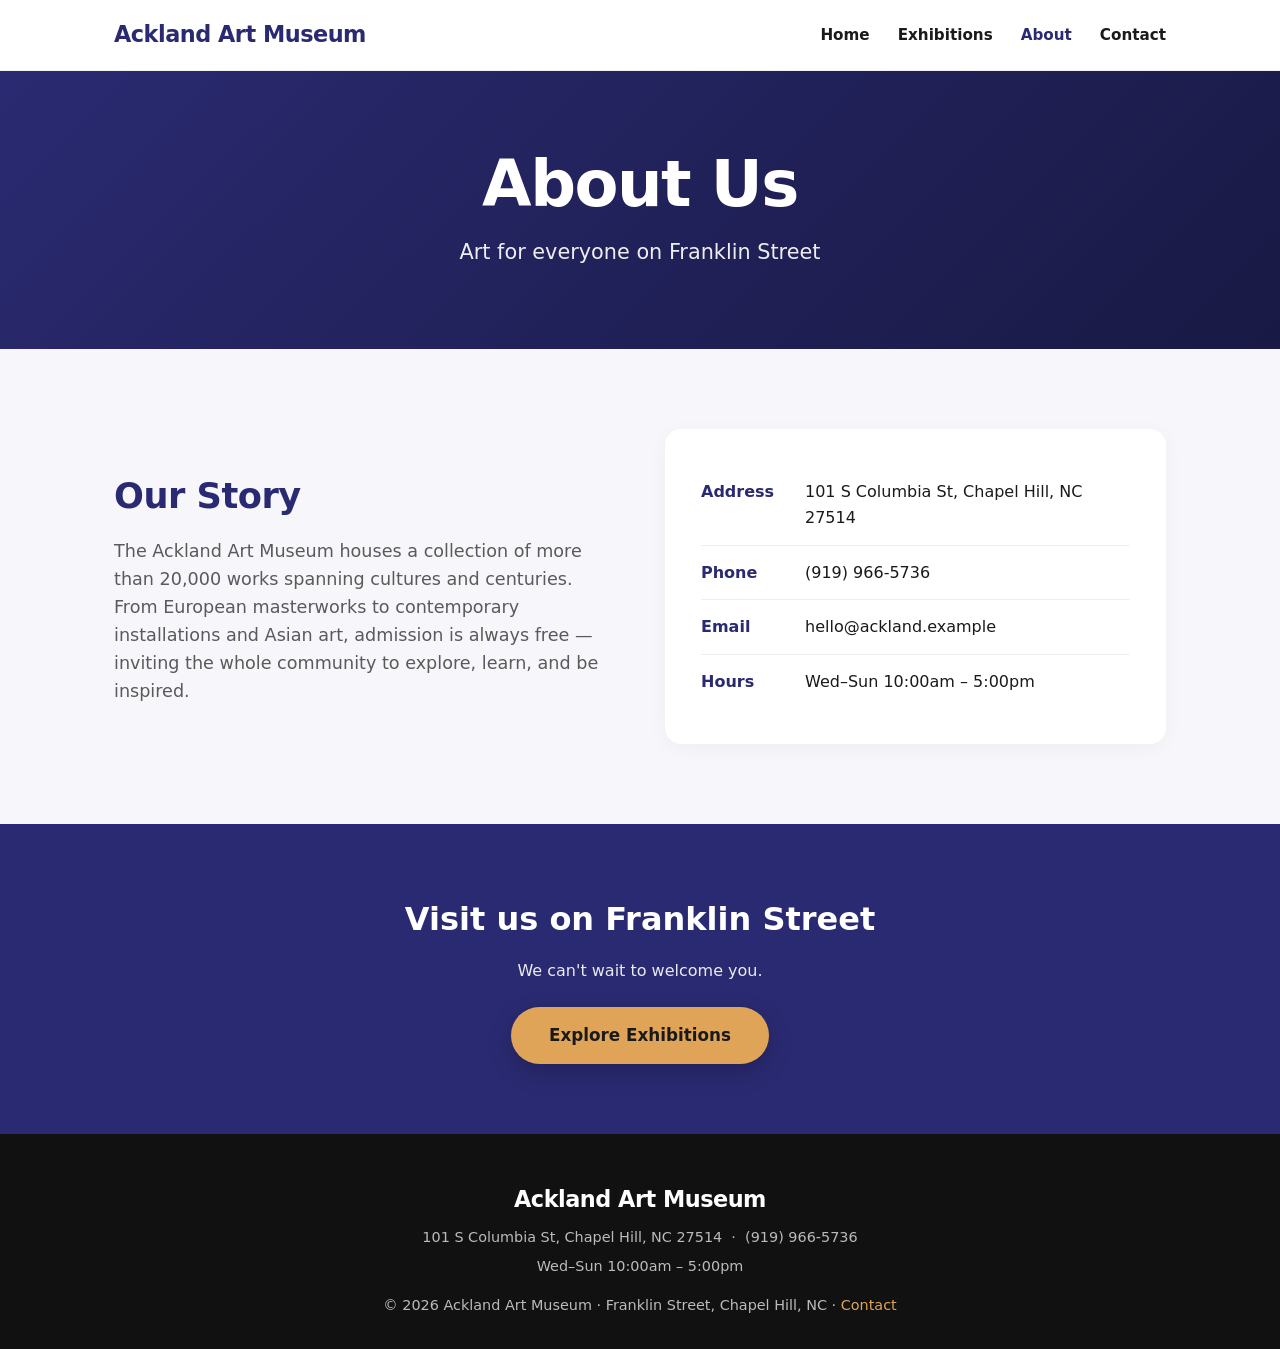
==== about.html @ b116b952 "Initial commit: ackland-art-museum website" ====
<!DOCTYPE html><html lang="en"><head>
<meta charset="utf-8"><meta name="viewport" content="width=device-width,initial-scale=1">
<title>About · Ackland Art Museum</title>
<meta name="description" content="Art for everyone on Franklin Street — Ackland Art Museum on Franklin Street, Chapel Hill.">
<link rel="stylesheet" href="styles.css"></head><body>
<header class="nav"><div class="container nav-inner">
<a href="index.html" class="brand">Ackland Art Museum</a>
<nav><ul class="nav-links"><li><a href="index.html" class="">Home</a></li><li><a href="menu.html" class="">Exhibitions</a></li><li><a href="about.html" class="active">About</a></li><li><a href="contact.html" class="">Contact</a></li></ul></nav></div></header>
<section class="hero" style="padding:80px 0"><div class="container">
<h1>About Us</h1><p>Art for everyone on Franklin Street</p></div></section>
<section class="section"><div class="container split">
<div><h2>Our Story</h2><p style="color:var(--muted);font-size:1.1rem">The Ackland Art Museum houses a collection of more than 20,000 works spanning cultures and centuries. From European masterworks to contemporary installations and Asian art, admission is always free — inviting the whole community to explore, learn, and be inspired.</p></div>
<div class="box">
<div class="info-row"><span class="k">Address</span><span>101 S Columbia St, Chapel Hill, NC 27514</span></div>
<div class="info-row"><span class="k">Phone</span><span>(919) 966-5736</span></div>
<div class="info-row"><span class="k">Email</span><span>hello@ackland.example</span></div>
<div class="info-row"><span class="k">Hours</span><span>Wed–Sun 10:00am – 5:00pm</span></div>
</div></div></section>
<section class="cta"><div class="container"><h2>Visit us on Franklin Street</h2>
<p>We can't wait to welcome you.</p>
<a class="btn" href="menu.html" style="margin-top:24px">Explore Exhibitions</a></div></section>
<footer><div class="container">
<div class="brand">Ackland Art Museum</div>
<p>101 S Columbia St, Chapel Hill, NC 27514 &nbsp;·&nbsp; (919) 966-5736</p>
<p style="margin-top:6px">Wed–Sun 10:00am – 5:00pm</p>
<p style="margin-top:16px">&copy; 2026 Ackland Art Museum · Franklin Street, Chapel Hill, NC · <a href="contact.html">Contact</a></p>
</div></footer>
</body></html>
---- styles.css ----
:root{--primary:#2a2a72;--accent:#e0a458;--bg:#f7f7fb;--ink:#1a1a1a;--muted:#5a5a5a;--card:#ffffff}
*{margin:0;padding:0;box-sizing:border-box}
html{scroll-behavior:smooth}
body{font-family:'Segoe UI',system-ui,-apple-system,sans-serif;color:var(--ink);background:var(--bg);line-height:1.6}
a{color:var(--primary);text-decoration:none}
.container{max-width:1100px;margin:0 auto;padding:0 24px}
header.nav{position:sticky;top:0;z-index:50;background:rgba(255,255,255,.92);backdrop-filter:blur(10px);border-bottom:1px solid #0000000d}
.nav-inner{display:flex;align-items:center;justify-content:space-between;height:70px}
.brand{font-size:1.4rem;font-weight:800;color:var(--primary);letter-spacing:-.5px}
.nav-links{display:flex;gap:28px;list-style:none}
.nav-links a{color:var(--ink);font-weight:600;font-size:.95rem;transition:color .2s}
.nav-links a:hover,.nav-links a.active{color:var(--primary)}
.hero{background:linear-gradient(135deg,var(--primary),color-mix(in srgb,var(--primary) 60%,#000));color:#fff;padding:110px 0;text-align:center}
.hero h1{font-size:clamp(2.2rem,6vw,4rem);font-weight:800;letter-spacing:-1.5px;line-height:1.05}
.hero p{font-size:1.3rem;margin-top:18px;opacity:.92;max-width:640px;margin-left:auto;margin-right:auto}
.btn{display:inline-block;margin-top:34px;background:var(--accent);color:#1a1a1a;padding:15px 38px;border-radius:50px;font-weight:700;font-size:1.05rem;transition:transform .15s,box-shadow .15s;box-shadow:0 8px 24px #0003}
.btn:hover{transform:translateY(-2px);box-shadow:0 12px 30px #0004}
.section{padding:80px 0}
.section h2{font-size:2.2rem;font-weight:800;color:var(--primary);margin-bottom:12px;letter-spacing:-.5px}
.section .lead{color:var(--muted);font-size:1.1rem;max-width:680px;margin-bottom:44px}
.grid{display:grid;grid-template-columns:repeat(auto-fit,minmax(260px,1fr));gap:24px}
.card{background:var(--card);border-radius:16px;padding:28px;box-shadow:0 4px 20px #0000000a;border:1px solid #00000008;transition:transform .18s,box-shadow .18s}
.card:hover{transform:translateY(-4px);box-shadow:0 14px 34px #00000014}
.card h3{color:var(--primary);font-size:1.15rem;margin-bottom:6px}
.card .price{float:right;background:var(--accent);color:#1a1a1a;font-weight:700;padding:2px 12px;border-radius:20px;font-size:.85rem}
.card p{color:var(--muted);font-size:.95rem}
.feature{text-align:center;padding:20px}
.feature .ico{width:64px;height:64px;border-radius:50%;background:color-mix(in srgb,var(--accent) 35%,#fff);display:flex;align-items:center;justify-content:center;font-size:1.8rem;margin:0 auto 16px}
.feature h3{color:var(--primary);margin-bottom:8px}
.feature p{color:var(--muted);font-size:.95rem}
.split{display:grid;grid-template-columns:1fr 1fr;gap:50px;align-items:center}
.split .box{background:var(--card);border-radius:16px;padding:36px;box-shadow:0 4px 20px #0000000a}
.info-row{display:flex;gap:14px;padding:14px 0;border-bottom:1px solid #00000010}
.info-row:last-child{border:none}
.info-row .k{font-weight:700;color:var(--primary);min-width:90px}
.cta{background:var(--primary);color:#fff;text-align:center;padding:70px 0}
.cta h2{color:#fff;font-size:2rem}
.cta p{opacity:.9;margin:12px 0 0}
form{display:grid;gap:16px}
form input,form textarea{padding:14px;border:1px solid #ccc;border-radius:10px;font-size:1rem;font-family:inherit}
form button{background:var(--primary);color:#fff;border:none;padding:15px;border-radius:10px;font-weight:700;font-size:1rem;cursor:pointer;transition:opacity .2s}
form button:hover{opacity:.9}
footer{background:#111;color:#bbb;padding:48px 0 32px;text-align:center;font-size:.9rem}
footer .brand{color:#fff;margin-bottom:8px}
footer a{color:var(--accent)}
@media(max-width:760px){.nav-links{gap:16px;font-size:.85rem}.split{grid-template-columns:1fr}.hero{padding:80px 0}}
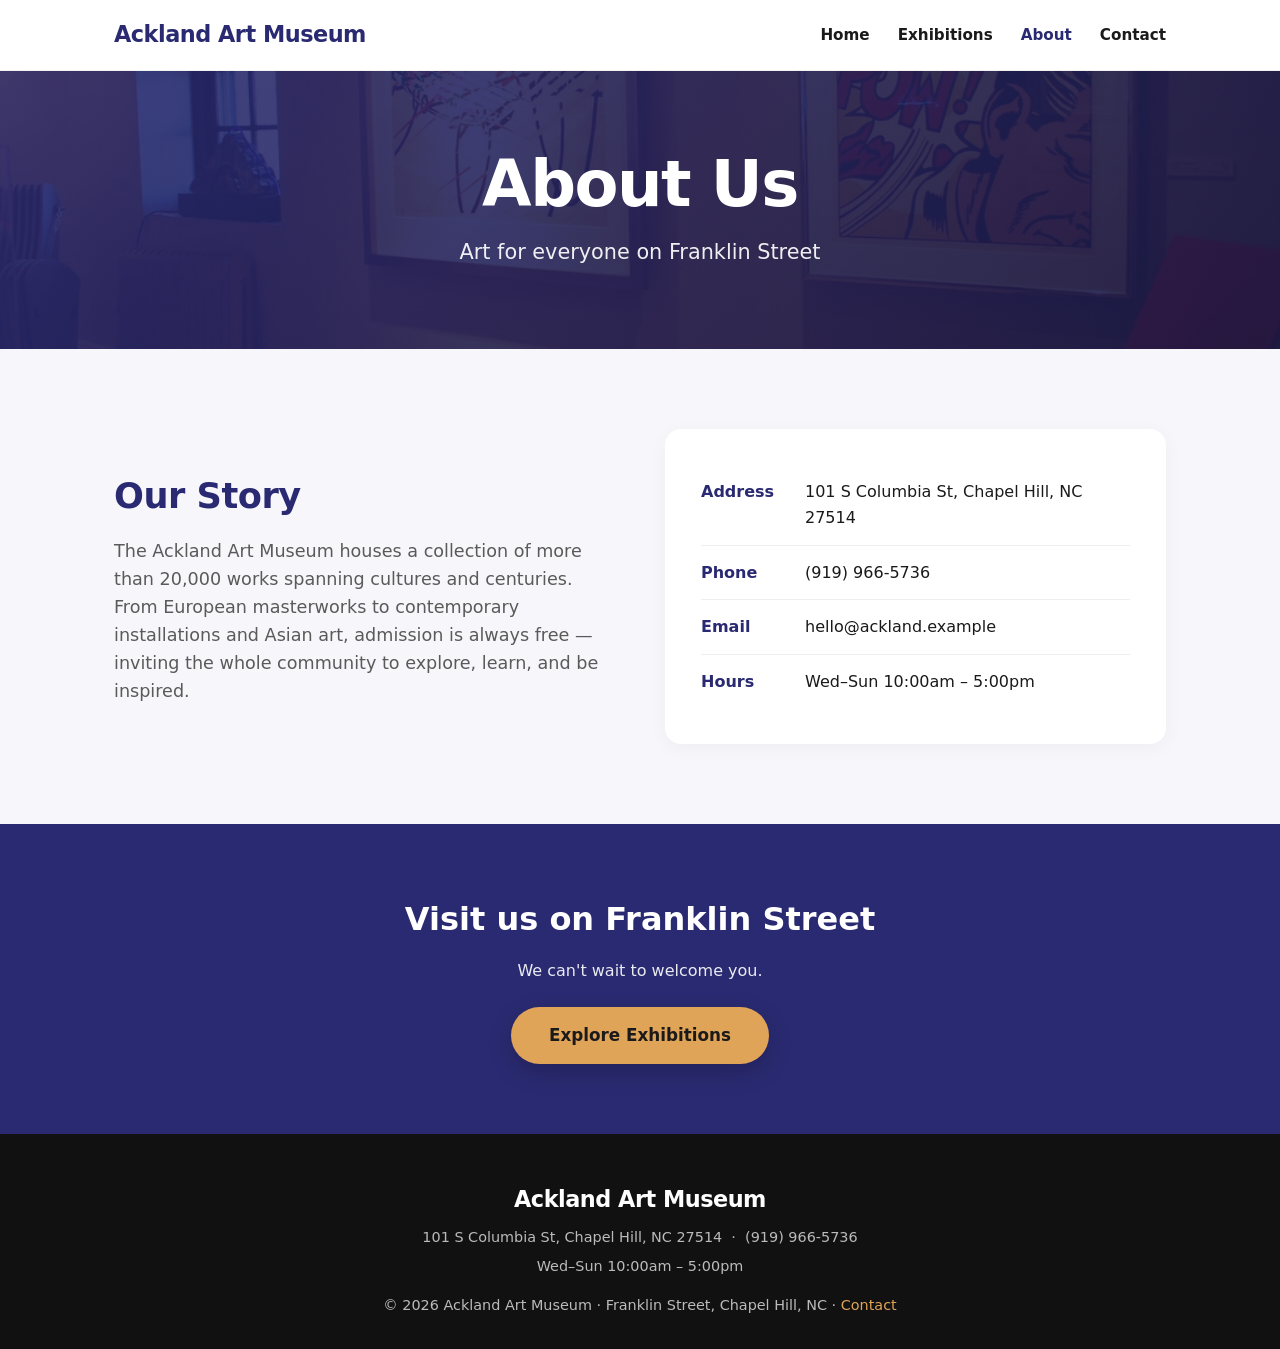
==== commit 771d7db1: "Add real images + revenue integrations (ordering/reservations/booking/tickets, maps)" ====
--- a/about.html
+++ b/about.html
@@ -1,12 +1,13 @@
-<!DOCTYPE html><html lang="en"><head>
-<meta charset="utf-8"><meta name="viewport" content="width=device-width,initial-scale=1">
+<!DOCTYPE html>
+<html lang="en"><head>
+<meta charset="utf-8"/><meta content="width=device-width,initial-scale=1" name="viewport"/>
 <title>About · Ackland Art Museum</title>
-<meta name="description" content="Art for everyone on Franklin Street — Ackland Art Museum on Franklin Street, Chapel Hill.">
-<link rel="stylesheet" href="styles.css"></head><body>
+<meta content="Art for everyone on Franklin Street — Ackland Art Museum on Franklin Street, Chapel Hill." name="description"/>
+<link href="styles.css" rel="stylesheet"/></head><body>
 <header class="nav"><div class="container nav-inner">
-<a href="index.html" class="brand">Ackland Art Museum</a>
-<nav><ul class="nav-links"><li><a href="index.html" class="">Home</a></li><li><a href="menu.html" class="">Exhibitions</a></li><li><a href="about.html" class="active">About</a></li><li><a href="contact.html" class="">Contact</a></li></ul></nav></div></header>
-<section class="hero" style="padding:80px 0"><div class="container">
+<a class="brand" href="index.html">Ackland Art Museum</a>
+<nav><ul class="nav-links"><li><a class="" href="index.html">Home</a></li><li><a class="" href="menu.html">Exhibitions</a></li><li><a class="active" href="about.html">About</a></li><li><a class="" href="contact.html">Contact</a></li></ul></nav></div></header>
+<section class="hero has-photo" style="padding:80px 0;--hero-img:url('images/img0.jpg')"><div class="container">
 <h1>About Us</h1><p>Art for everyone on Franklin Street</p></div></section>
 <section class="section"><div class="container split">
 <div><h2>Our Story</h2><p style="color:var(--muted);font-size:1.1rem">The Ackland Art Museum houses a collection of more than 20,000 works spanning cultures and centuries. From European masterworks to contemporary installations and Asian art, admission is always free — inviting the whole community to explore, learn, and be inspired.</p></div>
@@ -21,8 +22,43 @@
 <a class="btn" href="menu.html" style="margin-top:24px">Explore Exhibitions</a></div></section>
 <footer><div class="container">
 <div class="brand">Ackland Art Museum</div>
-<p>101 S Columbia St, Chapel Hill, NC 27514 &nbsp;·&nbsp; (919) 966-5736</p>
+<p>101 S Columbia St, Chapel Hill, NC 27514  ·  (919) 966-5736</p>
 <p style="margin-top:6px">Wed–Sun 10:00am – 5:00pm</p>
-<p style="margin-top:16px">&copy; 2026 Ackland Art Museum · Franklin Street, Chapel Hill, NC · <a href="contact.html">Contact</a></p>
+<p style="margin-top:16px">© 2026 Ackland Art Museum · Franklin Street, Chapel Hill, NC · <a href="contact.html">Contact</a></p>
 </div></footer>
-</body></html>+
+<div class="modal-bg" id="tickets"><div class="modal" id="tickets-body">
+<span class="close" onclick="closeModal('tickets')">×</span>
+<h3>Plan Your Visit</h3><p style="color:var(--muted);font-size:.9rem;margin-bottom:16px">General admission is always free — reserve a spot for guided tours &amp; events.</p>
+<div class="field"><label>Name</label><input required=""/></div>
+<div class="field"><label>Visit date</label><input type="date"/></div>
+<div class="field"><label>Experience</label><select><option>General Admission (Free)</option><option>Guided Tour</option><option>Art After Dark</option><option>Family Workshop</option></select></div>
+<div class="field"><label>Guests</label><select><option>1</option><option>2</option><option>3</option><option>4+</option></select></div>
+<button class="btn" onclick="submitForm('tickets-body','Visit reserved! 🎉')" style="width:100%">Reserve Visit</button>
+<p class="note">Demo form. Connect Eventbrite or a ticketing provider to sell paid tickets.</p>
+</div></div>
+<script>
+const MENU = [{"name": "Permanent Collection", "price": "Free"}, {"name": "Contemporary Gallery", "price": "Free"}, {"name": "Asian Art Wing", "price": "Free"}, {"name": "Guided Tours", "price": "Free"}, {"name": "Art After Dark", "price": "Free"}, {"name": "Family Workshops", "price": "Free"}];
+const CART = {};
+function money(s){const n=parseFloat(String(s).replace(/[^0-9.]/g,''));return isNaN(n)?0:n;}
+function openModal(id){document.getElementById(id).classList.add('open');}
+function closeModal(id){document.getElementById(id).classList.remove('open');}
+function addToCart(name){CART[name]=(CART[name]||0)+1;renderCart();openModal('order');}
+function chg(name,d){CART[name]=(CART[name]||0)+d;if(CART[name]<=0)delete CART[name];renderCart();}
+function renderCart(){
+  const el=document.getElementById('cart-lines');if(!el)return;
+  let total=0,html='';const keys=Object.keys(CART);
+  if(!keys.length){el.innerHTML='<p style=\'color:#999\'>Your cart is empty. Add items from the menu.</p>';document.getElementById('cart-total').textContent='';updateFab();return;}
+  keys.forEach(k=>{const it=MENU.find(m=>m.name===k)||{price:'0'};const line=money(it.price)*CART[k];total+=line;
+    html+=`<div class='cart-line'><span>${k}</span><span class='qty'><button onclick=\"chg('${k.replace(/'/g,"\\'")}',-1)\">−</button>${CART[k]}<button onclick=\"chg('${k.replace(/'/g,"\\'")}',1)\">+</button></span></div>`;});
+  el.innerHTML=html;document.getElementById('cart-total').textContent='Total: $'+total.toFixed(2);updateFab();
+}
+function updateFab(){const f=document.getElementById('cartFab');if(!f)return;const c=Object.values(CART).reduce((a,b)=>a+b,0);f.style.display=c?'block':'none';f.textContent='🛒 View Cart ('+c+')';}
+function checkout(){
+  // GO-LIVE HOOK: replace with your Stripe Payment Link / Square Online / Toast URL
+  const c=Object.values(CART).reduce((a,b)=>a+b,0);
+  if(!c){alert('Add some items first!');return;}
+  document.getElementById('order-body').innerHTML='<h3>Order received! 🎉</h3><p style=\'margin-top:10px;color:var(--muted)\'>This demo confirms your order. Connect a Stripe Payment Link or Toast/Square account to accept live payments.</p>';
+}
+function submitForm(id,msg){document.getElementById(id).innerHTML='<h3>'+msg+'</h3><p style=\'margin-top:10px;color:var(--muted)\'>This demo confirms your request. Connect OpenTable/Resy (reservations) or a booking engine to go live.</p>';}
+</script></body></html>
--- a/styles.css
+++ b/styles.css
@@ -44,3 +44,34 @@
 footer .brand{color:#fff;margin-bottom:8px}
 footer a{color:var(--accent)}
 @media(max-width:760px){.nav-links{gap:16px;font-size:.85rem}.split{grid-template-columns:1fr}.hero{padding:80px 0}}
+
+/* --- enhancements: images + integrations --- */
+.hero{position:relative;overflow:hidden}
+.hero.has-photo{background:none}
+.hero.has-photo::before{content:"";position:absolute;inset:0;
+  background:linear-gradient(135deg,color-mix(in srgb,var(--primary) 88%,transparent),color-mix(in srgb,var(--primary) 55%,#000c)),var(--hero-img);
+  background-size:cover;background-position:center;z-index:-1}
+.card{overflow:hidden;padding:0}
+.card .thumb{width:100%;height:170px;object-fit:cover;display:block;background:#eee}
+.card .card-body{padding:22px 24px}
+.card .price{float:right}
+.actions{display:flex;gap:14px;flex-wrap:wrap;justify-content:center;margin-top:30px}
+.actions .btn{margin-top:0}
+.btn.secondary{background:#fff;color:var(--primary);border:2px solid var(--accent)}
+.gallery{display:grid;grid-template-columns:repeat(auto-fit,minmax(180px,1fr));gap:14px;margin-top:20px}
+.gallery img{width:100%;height:150px;object-fit:cover;border-radius:12px}
+.modal-bg{position:fixed;inset:0;background:#0009;display:none;align-items:center;justify-content:center;z-index:200;padding:20px}
+.modal-bg.open{display:flex}
+.modal{background:#fff;border-radius:18px;max-width:460px;width:100%;padding:30px;max-height:90vh;overflow:auto}
+.modal h3{color:var(--primary);margin-bottom:4px}
+.modal .close{float:right;cursor:pointer;font-size:1.5rem;color:#999;line-height:1}
+.cart-line{display:flex;justify-content:space-between;align-items:center;padding:10px 0;border-bottom:1px solid #eee}
+.qty{display:flex;align-items:center;gap:8px}
+.qty button{width:28px;height:28px;border-radius:50%;border:1px solid #ccc;background:#fff;cursor:pointer;font-weight:700}
+.menu-add{background:var(--accent);color:#1a1a1a;border:none;padding:8px 16px;border-radius:20px;font-weight:700;cursor:pointer;font-size:.85rem}
+.cart-fab{position:fixed;bottom:24px;right:24px;background:var(--primary);color:#fff;border:none;border-radius:50px;padding:14px 22px;font-weight:700;box-shadow:0 8px 24px #0004;cursor:pointer;z-index:150;font-size:1rem}
+.cart-total{font-size:1.2rem;font-weight:800;margin:14px 0}
+.field{margin-bottom:14px}
+.field label{display:block;font-weight:600;margin-bottom:4px;font-size:.9rem}
+.field input,.field select{width:100%;padding:12px;border:1px solid #ccc;border-radius:10px;font-size:1rem;font-family:inherit}
+.note{font-size:.8rem;color:#999;margin-top:12px}
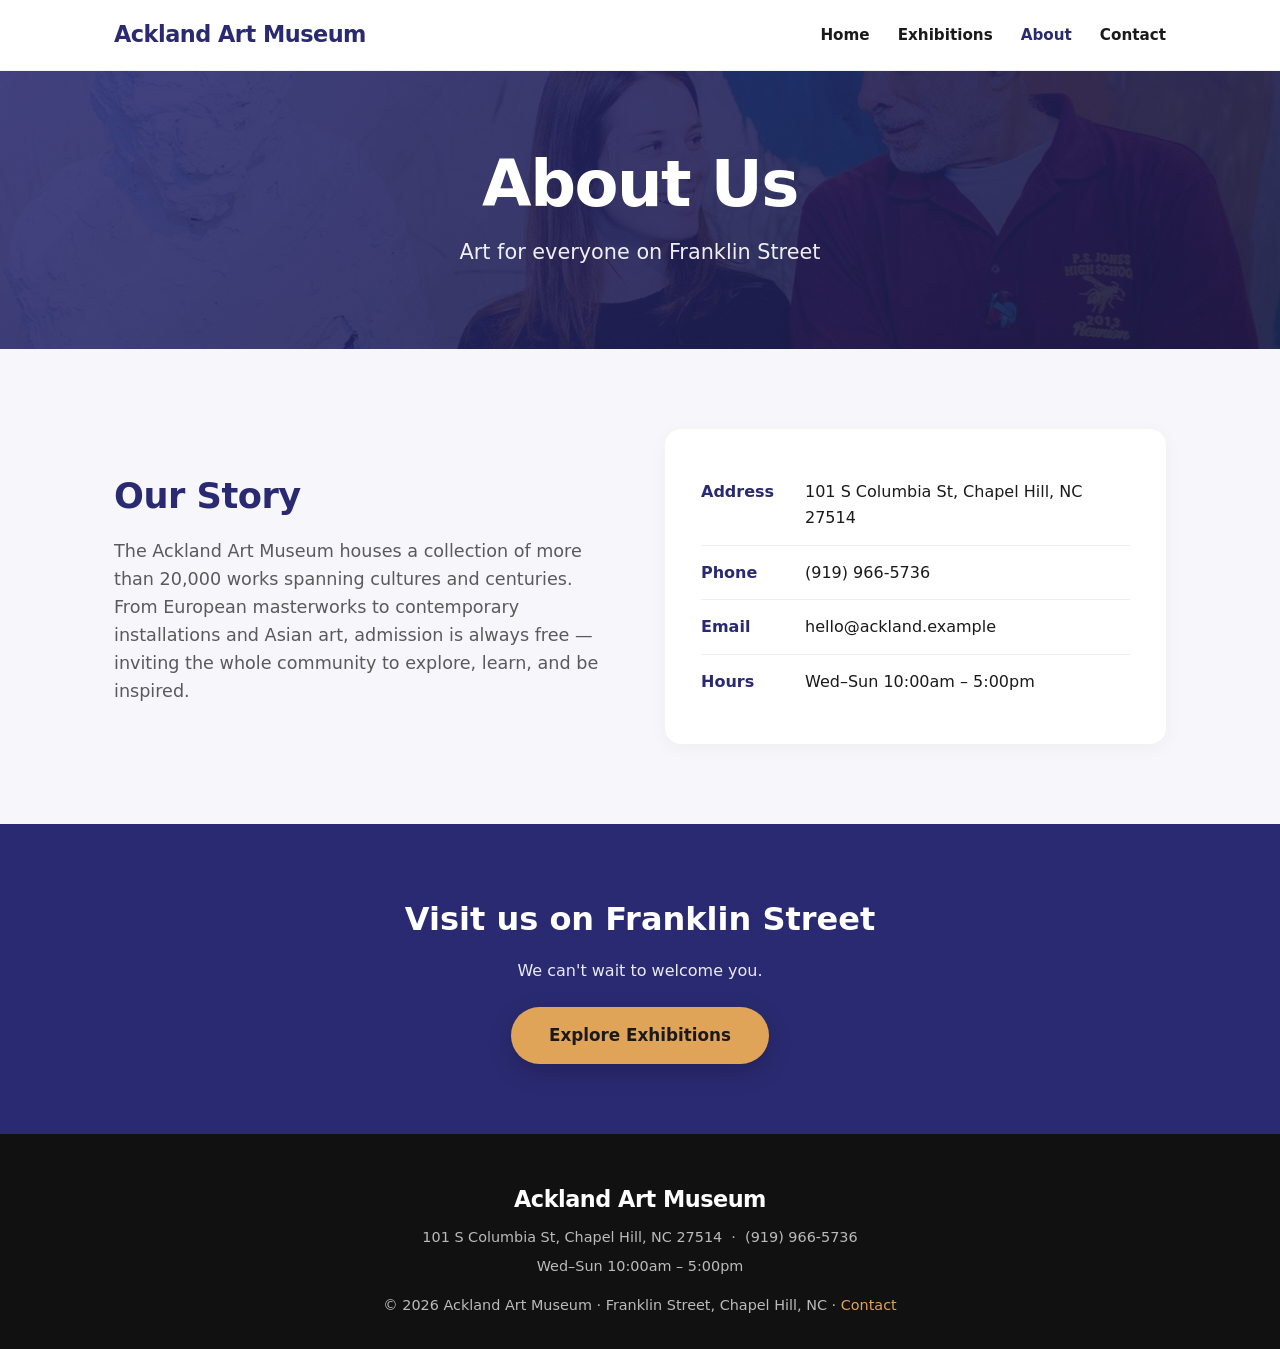
==== commit b0e72c00: "Swap in real photos scraped from each business's official site; remove stock images" ====
--- a/about.html
+++ b/about.html
@@ -1,4 +1,5 @@
 <!DOCTYPE html>
+
 <html lang="en"><head>
 <meta charset="utf-8"/><meta content="width=device-width,initial-scale=1" name="viewport"/>
 <title>About · Ackland Art Museum</title>
@@ -7,7 +8,7 @@
 <header class="nav"><div class="container nav-inner">
 <a class="brand" href="index.html">Ackland Art Museum</a>
 <nav><ul class="nav-links"><li><a class="" href="index.html">Home</a></li><li><a class="" href="menu.html">Exhibitions</a></li><li><a class="active" href="about.html">About</a></li><li><a class="" href="contact.html">Contact</a></li></ul></nav></div></header>
-<section class="hero has-photo" style="padding:80px 0;--hero-img:url('images/img0.jpg')"><div class="container">
+<section class="hero has-photo" style="padding:80px 0;--hero-img:url('images/real0.jpg')"><div class="container">
 <h1>About Us</h1><p>Art for everyone on Franklin Street</p></div></section>
 <section class="section"><div class="container split">
 <div><h2>Our Story</h2><p style="color:var(--muted);font-size:1.1rem">The Ackland Art Museum houses a collection of more than 20,000 works spanning cultures and centuries. From European masterworks to contemporary installations and Asian art, admission is always free — inviting the whole community to explore, learn, and be inspired.</p></div>
@@ -26,7 +27,6 @@
 <p style="margin-top:6px">Wed–Sun 10:00am – 5:00pm</p>
 <p style="margin-top:16px">© 2026 Ackland Art Museum · Franklin Street, Chapel Hill, NC · <a href="contact.html">Contact</a></p>
 </div></footer>
-
 <div class="modal-bg" id="tickets"><div class="modal" id="tickets-body">
 <span class="close" onclick="closeModal('tickets')">×</span>
 <h3>Plan Your Visit</h3><p style="color:var(--muted);font-size:.9rem;margin-bottom:16px">General admission is always free — reserve a spot for guided tours &amp; events.</p>
